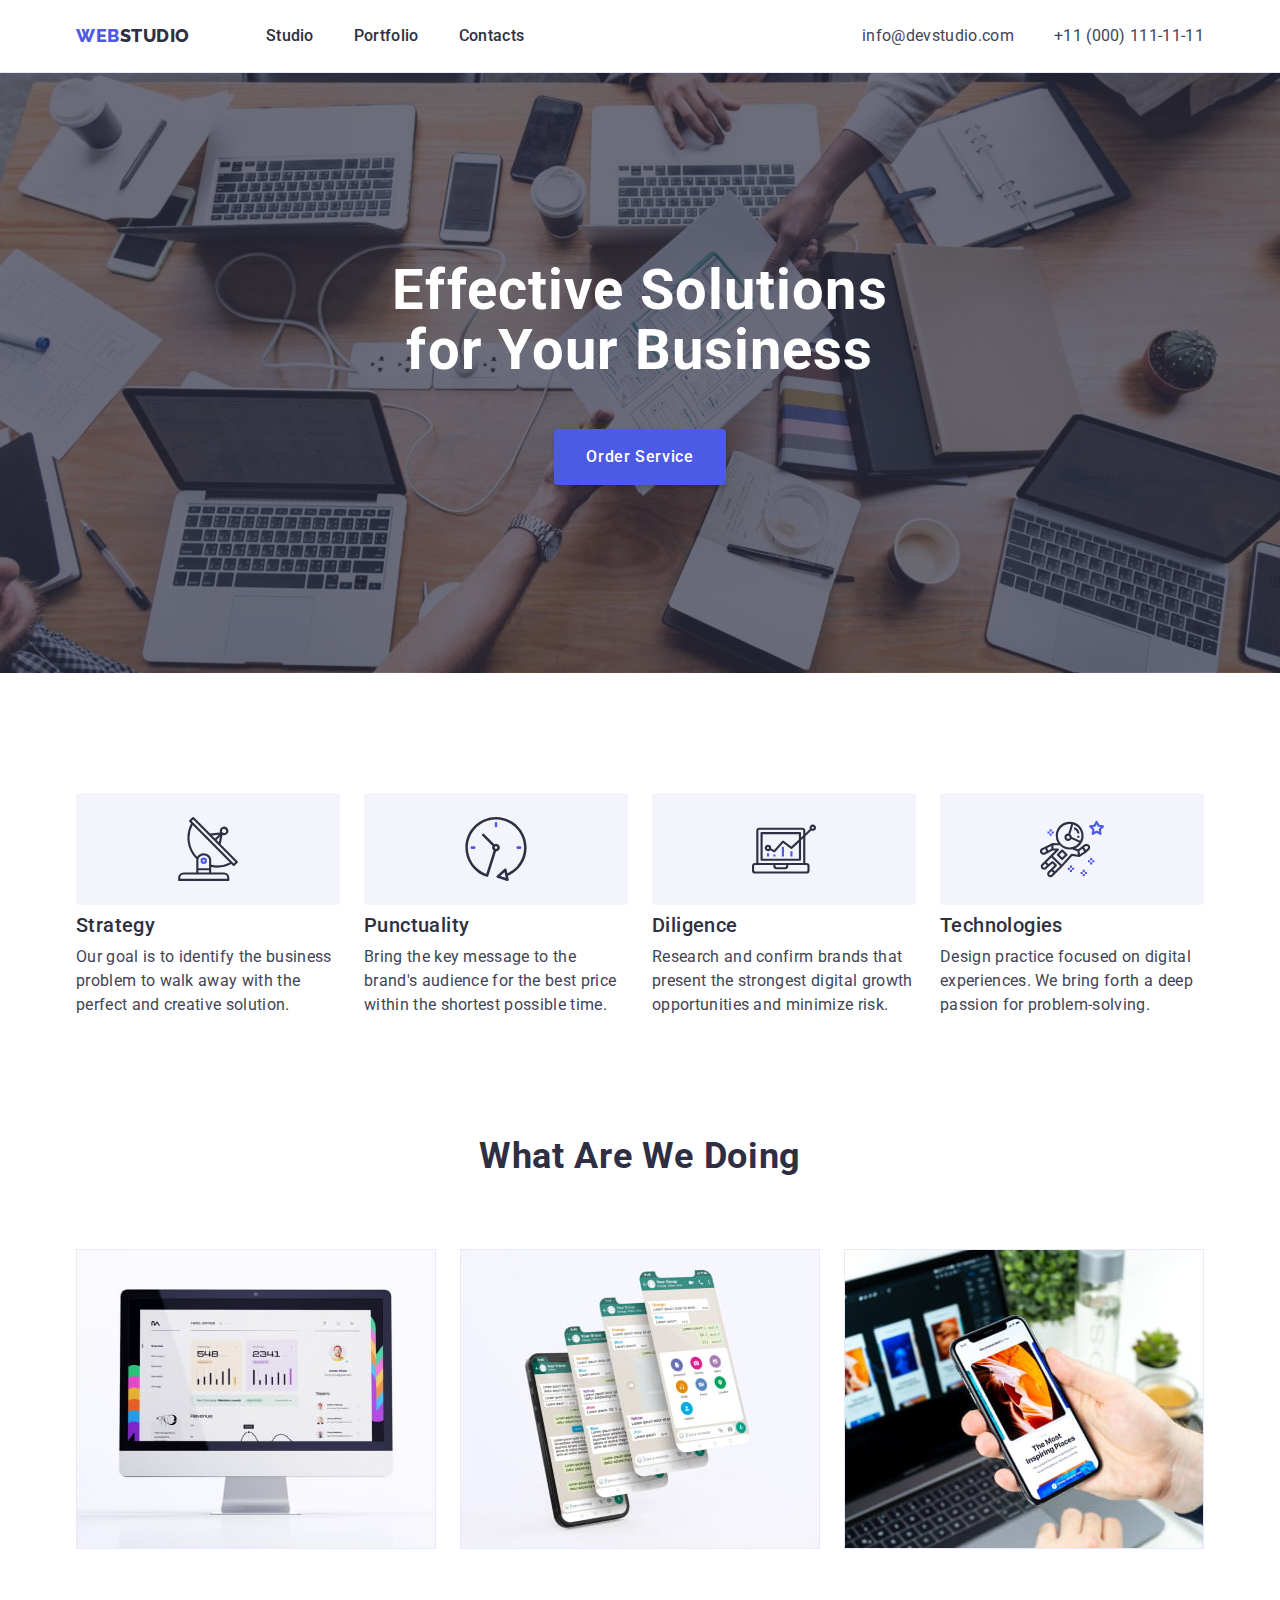
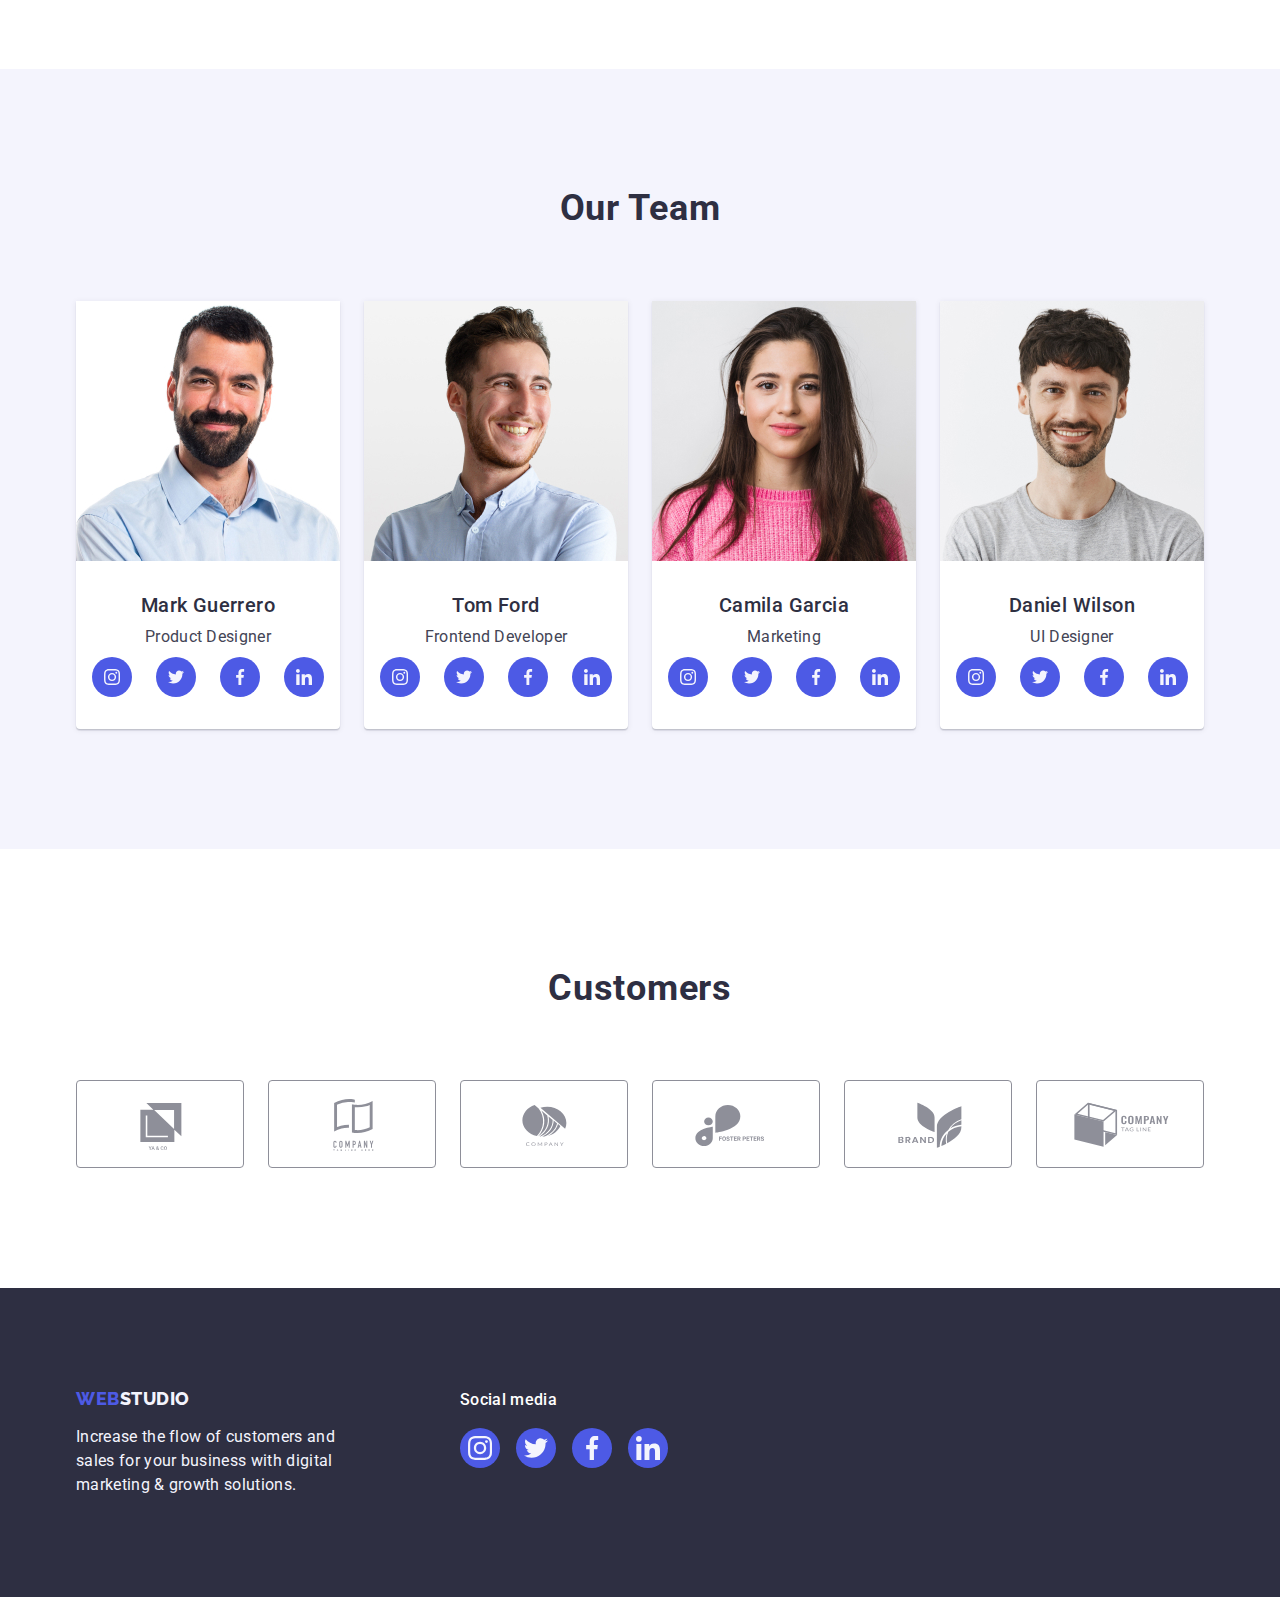
==== index.html @ 7254bac7 "Initial commit" ====
<!DOCTYPE html>
<html lang="en">
  <head>
    <meta charset="UTF-8" />
    <meta http-equiv="X-UA-Compatible" content="IE=edge" />
    <meta name="viewport" content="width=device-width, initial-scale=1.0" />
    <title>WebStudio</title>
  <link  rel="stylesheet"  href="https://cdn.jsdelivr.net/npm/modern-normalize@1.1.0/modern-normalize.min.css" />
    <link rel="preconnect" href="https://fonts.googleapis.com">
    <link rel="preconnect" href="https://fonts.gstatic.com" crossorigin>
    <link href="https://fonts.googleapis.com/css2?family=Raleway:wght@800&family=Roboto:wght@400;500;700;900&display=swap" rel="stylesheet">
    <link rel="stylesheet" href="./css/styles.css" />
  </head>

  <body class="body">
    <!-- Header -->
    <header class="main-header">
      <div class="container page-header-container">
      <nav class="main-nav">
        <a class="link-logo link" href="./index.html">Web<span class="header-logo">Studio</span></a>
        <ul class="menu list">
          <li class="list-item nav-item"><a class="menu link nav-link" href="./index.html">Studio</a></li>
          <li class="list-item nav-item"><a class="menu link nav-link" href="./portfolio.html">Portfolio</a></li>
          <li class="list-item nav-item"><a class="menu link nav-link" href="">Contacts</a></li>
        </ul>
      </nav>
      <address class="address">
        <ul class="list link address-list">
          <li class="list-email-link">
            <a class="address-link link email-link" href="mailto:info@devstudio.com">info@devstudio.com</a></li>
          <li class="list-phone-link">
            <a class="address-link link" href="tel:+110001111111">+11 (000) 111-11-11</a></li>
        </ul>
      </address>
       </div>
    </header>
    <!--Hero-->
    <main>
      <section class="hero-section hero-overlay">
        <div class="container">
        <h1 class="hero-title">Effective Solutions for Your Business</h1>
        <button class="hero-button" type="button">Order Service</button>
        </div>
      </section>
      <!-- H2 -->
      <section class="visually-hidden-section">
        <div class="container">
        <h2 class="hidden-title visually-hidden">Our advantages</h2>
        <ul class="list list-visually-hidden">
          <li class="list-item item-calc">
            <div class="svg-section-two">
          <svg width="64" height="64" class="svg">
  <use href="./images/icons.svg#antenna"></use>
</svg>
        </div>
            <h3 class="list-title title-section-two">Strategy</h3>
            <p class="list-lead-two">
              Our goal is to identify the business problem to walk away with the
              perfect and creative solution.
            </p>
          </li>
          <li class="list-item item-calc">
            <div class="svg-section-two">
             <svg width="64" height="64" class="svg">
  <use href="./images/icons.svg#clock"></use>
</svg>
        </div>
            <h3 class="list-title title-section-two">Punctuality</h3>
            <p class="list-lead-two">
              Bring the key message to the brand's audience for the best price
              within the shortest possible time.
            </p>
          </li>
          <li class="list-item item-calc">
             <div class="svg-section-two">
          <svg width="64" height="64" class="svg">
  <use href="./images/icons.svg#diagram"></use>
</svg>
        </div>
            <h3 class="list-title title-section-two">Diligence</h3>
            <p class="list-lead-two">
              Research and confirm brands that present the strongest digital
              growth opportunities and minimize risk.
            </p>
          </li>
          <li class="list-item item-calc">
             <div class="svg-section-two">
          <svg width="64" height="64" class="svg">
  <use href="./images/icons.svg#astronaut"></use>
</svg>
        </div>
            <h3 class="list-title title-section-two">Technologies</h3>
            <p class="list-lead-two">
              Design practice focused on digital experiences. We bring forth a
              deep passion for problem-solving.
            </p>
          </li>
        </ul>
        </div>
      </section>
      <!--What are we doing-->
      <section class="section-three">
        <div class="container">
        <h2 class="title">What are we doing</h2>
        <ul class="list section-three-list">
          <li class="section-three-item">
            <img class="section-three-img"
              src="./images/what_are_we_doing/monitor.jpg"
              alt="Market statistics are displayed on the monitor"
              width="360"
              height="300"
            />
          </li>
          <li class="section-three-item">
            <img class="section-three-img"
              src="./images/what_are_we_doing/phone.jpg"
              alt="Four screens of the phone with different images of the functionality of the application"
              width="360"
              height="300"
            />
          </li>
          <li class="section-three-item">
            <img class="section-three-img"
              src="./images/what_are_we_doing/synchronization.jpg"
              alt="Synchronization of phone data with a computer"
              width="360"
              height="300"
            />
          </li>
        </ul>
        </div>
      </section>
      <!--Our Team-->
  <section class="team-card">
    <div class="container">
        <h2 class="title">Our Team</h2>
          <ul class="list list-team-card">
            <li class="list-item-card">
              <img class="list-img"
              src="./images/our_team/mark_guerrero.jpg"
              alt="A man with a dark beard in a blue shirt"
              width="264"
              height="260"/>
              <div class="container-card-team">
                <h3 class="list-title title-team-card">Mark Guerrero</h3>
                  <p class="list-lead item-card-text">Product Designer</p>
                    <ul class="socials social-list">
                      <li class="socials-item">
                        <a class="socials-link link" href="" target="_blank" rel="noopener noreferrer" aria-label="instagram icon">
                            <svg class="social-icons" width="16" height="16"><use href="./images/icons.svg#instagram"></use></svg>
                        </a>
                      </li>
            <li class="socials-item">
              <a class="socials-link link" href="" target="_blank" rel="noopener noreferrer" aria-label="twitter icon">
                <svg class="social-icons" width="16" height="16"><use href="./images/icons.svg#twitter"></use></svg>
              </a>
            </li>
            <li class="socials-item">
              <a class="socials-link link" href="" target="_blank" rel="noopener noreferrer" aria-label="facebook icon">
                <svg class="social-icons" width="16" height="16"><use href="./images/icons.svg#facebook"></use></svg>
              </a>
            </li>
            <li class="socials-item">
              <a class="socials-link link" href="" target="_blank" rel="noopener noreferrer" aria-label="linkedIn icon">
                <svg class="social-icons" width="16" height="16"><use href="./images/icons.svg#linkedin"></use></svg>
              </a>
            </li>
              </ul>
              </div>
            </li>
            <li class="list-item-card">
            <img class="list-img"
              src="./images/our_team/tom_ford.jpg"
              alt="Smiling young man in a blue shirt"
              width="264"
              height="260"
            />
            <div class="container-card-team">
              <h3 class="list-title title-team-card">Tom Ford</h3>
                <p class="list-lead item-card-text">Frontend Developer</p>
                  <ul class="socials social-list">
                    <li class="socials-item">
                      <a class="socials-link link" href="" target="_blank" rel="noopener noreferrer" aria-label="instagram icon">
                        <svg class="social-icons" width="16" height="16"><use href="./images/icons.svg#instagram"></use></svg>
                      </a>
                    </li>
                    <li class="socials-item">
                      <a class="socials-link link" href="" target="_blank" rel="noopener noreferrer" aria-label="twitter icon">
                        <svg class="social-icons" width="16" height="16"><use href="./images/icons.svg#twitter"></use></svg>
                      </a>  
                    </li>
                    <li class="socials-item">
                      <a class="socials-link link" href="" target="_blank" rel="noopener noreferrer" aria-label="facebook icon">
                        <svg class="social-icons" width="16" height="16"><use href="./images/icons.svg#facebook"></use></svg>
                      </a>
                    </li>
                    <li class="socials-item">
                      <a class="socials-link link" href="" target="_blank" rel="noopener noreferrer" aria-label="linkedIn icon">
                        <svg class="social-icons" width="16" height="16"><use href="./images/icons.svg#linkedin"></use></svg>
                      </a>
                    </li>
          </ul>
          </div>
          </li>
          <li class="list-item-card">
            <img class="list-img"
              src="./images/our_team/camila_garcia.jpg"
              alt="Smiling young man in a blue shirt"
              width="264"
              height="260"
            />
            <div class="container-card-team">
            <h3 class="list-title title-team-card">Camila Garcia</h3>
            <p class="list-lead item-card-text">Marketing</p>
             <ul class="socials social-list">
              <li class="socials-item">
                <a class="socials-link link" href="" target="_blank" rel="noopener noreferrer" aria-label="instagram icon">
                  <svg class="social-icons" width="16" height="16"><use href="./images/icons.svg#instagram"></use></svg>
                </a></li>
              <li class="socials-item">
                <a class="socials-link link" href="" target="_blank" rel="noopener noreferrer" aria-label="twitter icon">
                  <svg class="social-icons" width="16" height="16"><use href="./images/icons.svg#twitter"></use></svg>
                </a></li>
              <li class="socials-item">
                <a class="socials-link link" href="" target="_blank" rel="noopener noreferrer" aria-label="facebook icon">
                  <svg class="social-icons" width="16" height="16"><use href="./images/icons.svg#facebook"></use></svg>
                </a></li>
              <li class="socials-item">
                <a class="socials-link link" href="" target="_blank" rel="noopener noreferrer" aria-label="linkedIn icon">
                  <svg class="social-icons" width="16" height="16"><use href="./images/icons.svg#linkedin"></use></svg>
                </a></li>
            </ul>
            </div>
          </li>
          <li class="list-item-card">
            <img class="list-img"
              src="./images/our_team/daniel_wilson.jpg"
              alt="Smiling man in a gray t-shirt"
              width="264"
              height="260"
            />
            <div class="container-card-team">
            <h3 class="list-title title-team-card">Daniel Wilson</h3>
            <p class="list-lead item-card-text">UI Designer</p>
             <ul class="socials social-list">
              <li class="socials-item">
                <a class="socials-link link" href="" target="_blank" rel="noopener noreferrer" aria-label="instagram icon">
                  <svg class="social-icons" width="16" height="16"><use href="./images/icons.svg#instagram"></use></svg>
                </a></li>
              <li class="socials-item">
                <a class="socials-link link" href="" target="_blank" rel="noopener noreferrer" aria-label="twitter icon">
                  <svg class="social-icons" width="16" height="16"><use href="./images/icons.svg#twitter"></use></svg>
                </a></li>
              <li class="socials-item">
                <a class="socials-link link" href="" target="_blank" rel="noopener noreferrer" aria-label="facebook icon">
                  <svg class="social-icons" width="16" height="16"><use href="./images/icons.svg#facebook"></use></svg>
                </a></li>
              <li class="socials-item">
                <a class="socials-link link" href="" target="_blank" rel="noopener noreferrer" aria-label="linkedIn icon">
                  <svg class="social-icons" width="16" height="16"><use href="./images/icons.svg#linkedin"></use></svg>
                </a></li>
            </ul>
            </div>
            </li>
            </ul>
          </div>
        </section>
        <!--Customers-->
        <section class="customers">
        <div class="container customers-container">
          <h2 class="customers-title">Customers</h2>
      <ul class="customers-list list">
        <li class="customers-item"><a class="customers-link link" href="" target="_blank" rel="noopener noreferrer" aria-label="company1 icon"><svg class="customers-icons" width="104" height="56"><use href="./images/icons.svg#company"></use></svg></a></li>
        <li class="customers-item"><a class="customers-link link" href="" target="_blank" rel="noopener noreferrer" aria-label="company2 icon"><svg class="customers-icons" width="104" height="56"><use href="./images/icons.svg#company2"></use></svg></a></li>
        <li class="customers-item"><a class="customers-link link" href="" target="_blank" rel="noopener noreferrer" aria-label="company3 icon"><svg class="customers-icons" width="104" height="56"><use href="./images/icons.svg#company3"></use></svg></a></li>
        <li class="customers-item"><a class="customers-link link" href="" target="_blank" rel="noopener noreferrer" aria-label="company4 icon"><svg class="customers-icons" width="104" height="56"><use href="./images/icons.svg#company4"></use></svg></a></li>
        <li class="customers-item"><a class="customers-link link" href="" target="_blank" rel="noopener noreferrer" aria-label="company5 icon"><svg class="customers-icons" width="104" height="56"><use href="./images/icons.svg#company5"></use></svg></a></li>
        <li class="customers-item"><a class="customers-link link" href="" target="_blank" rel="noopener noreferrer" aria-label="company6 icon"><svg class="customers-icons" width="104" height="56"><use href="./images/icons.svg#company6"></use></svg></a></li>
      </ul>
        </div> 
      </section>
    </main>
    <!--Footer-->
    <footer class="footer">
      <div class="container footer-container">
        <div class="footer-logo-container">
      <a class="link-logo-footer link" href="./index.html">Web<span class="footer-logo">Studio</span></a>
      <p class="text-footer">
        Increase the flow of customers and sales for your business with digital
        marketing & growth solutions.
        </p>
        </div>
        <div class="social-media-container">
          <p class="social-title">Social media</p>
        <ul class="socials social-list footer-socials">
              <li class="socials-item">
                <a class="socials-link link footer-socials-links" href="" target="_blank" rel="noopener noreferrer" aria-label="instagram icon">
                  <svg class="social-icons" width="24" height="24"><use href="./images/icons.svg#instagram"></use></svg>
                </a></li>
              <li class="socials-item">
                <a class="socials-link link footer-socials-links" href="" target="_blank" rel="noopener noreferrer" aria-label="twitter icon">
                  <svg class="social-icons" width="24" height="24"><use href="./images/icons.svg#twitter"></use></svg>
                </a></li>
              <li class="socials-item">
                <a class="socials-link link footer-socials-links" href="" target="_blank" rel="noopener noreferrer" aria-label="facebook icon">
                  <svg class="social-icons" width="24" height="24"><use href="./images/icons.svg#facebook"></use></svg>
                </a></li>
              <li class="socials-item">
                <a class="socials-link link footer-socials-links" href="" target="_blank" rel="noopener noreferrer" aria-label="linkedIn icon">
                  <svg class="social-icons" width="24" height="24"><use href="./images/icons.svg#linkedin"></use></svg>
                </a></li>
            </ul>
        </div>
        </div>
    </footer>
  </body>
</html>
---- css/styles.css ----
:root {
    --accent-color: #9747FF;
    --primary-font: 'Roboto',
        sans-serif;
        --secondary-font: 'Raleway',
            sans-serif;
    --button-color:  #4D5AE5;
    --subtitle-color: #2E2F42;
    --border-color: #E7E9FC;
    --hover-focus-color: color: #404BBF;
    
}

body {
    font-family: var(--primary-font);
    color: #434455;
    background-color: #FFFFFF;

}

h1,h2,h3,h4,p {
    margin-top: 0;
    margin-bottom: 0;
}

ul {
    margin-top: 0;
    margin-bottom: 0;
    padding-left: 0;
}

img {
    display: block;
}

.list {
    display: flex;
    align-items: center;
    flex-wrap: wrap;
    gap: 40px;
    list-style: none;
    padding: 0;
    margin: 0;
}

.link {
    text-decoration: none;
    
}

button {
    cursor: pointer;
}

.container {
    width: 1158px;
    margin: 0 auto;
    padding: 0 15px;
}

/* HEADER */

.page-header-container {
 display: flex;
 align-items: center;   
  
}

.main-header {
    border-bottom: 1px solid var(--border-color);
    box-shadow: 0px 2px 1px rgba(46, 47, 66, 0.08), 0px 1px 1px rgba(46, 47, 66, 0.16), 0px 1px 6px rgba(46, 47, 66, 0.08);
}

.main-nav {
    display: flex;
    align-items: center;
    margin-right: auto;
    
}

.link-logo {
    margin-right: 76px;

    text-decoration: none;
    font-family: var(--secondary-font);
        font-weight: 800;
        font-size: 18px;
        line-height: 1.17;
        
        letter-spacing: 0.03em;
        text-transform: uppercase;
    
        color: var(--button-color);
}
.header-logo {
    color: var(--subtitle-color);
}


.menu:hover,
.menu:focus {
    color: #404BBF;
}

.menu {
    display: flex;
    align-items: center;

    font-weight: 500;
    font-size: 16px;
    line-height: 1.5;
    letter-spacing: 0.02em;
    color: var(--subtitle-color);
}

.nav-item {}

.nav-link {
    padding-top: 24px;
    padding-bottom: 24px;
}

.address {
    display: flex;
    align-items: center;

    font-style: normal;
    
}

.link-nav {
margin-left: auto;
}


.address-link:hover,
.address-link:focus {
    color: #404BBF;
}

.address-link {
    text-decoration: none;
        font-size: 16px;
        line-height: 1.5;
        letter-spacing: 0.02em;
        color: #434455;
}

.email-link {
}

.list-item {
  

}


.list-phone-link {}

/* HERO */

.hero-section {
    text-align: center;
    background: var(--subtitle-color);
    padding: 188px 0;
}

.hero-overlay {
    max-width: 1440px;
    margin-left: auto;
    margin-right: auto;

    background-image: linear-gradient(rgba(46, 47, 66, 0.7), rgba(46, 47, 66, 0.7)), url("../images/background/people-office.jpg");
    background-repeat: no-repeat;
    background-position: center;
    background-size: cover;
}


.hero-title {
    margin-bottom: 48px;
    max-width: 496px;
    max-height: 120px;
    margin-left: auto;
    margin-right: auto;

    font-weight: 700;
    font-size: 56px;
    line-height: 1.07;
    letter-spacing: 0.02em;
    color: #FFFFFF;
}

.hero-button {
display: block;
    padding: 16px 32px;
    margin-left: auto;
    margin-right: auto;
    min-width: 169px;

    font-family: inherit;
    font-weight: 500;
    font-size: 16px;
    line-height: 1.5;
    letter-spacing: 0.04em;
    color: #FFFFFF;
    background: var(--button-color);
    box-shadow: 0px 4px 4px rgba(0, 0, 0, 0.15);
    border-radius: 4px;
    border: none;
}

.hero-button:hover,
.hero-button:focus {
 color: #FFFFFF;
background: #404BBF;

}

/* MAIN */

.visually-hidden-section {
    padding: 120px 0;
    
}

.visually-hidden {
    position: absolute;
    width: 1px;
    height: 1px;
    margin: -1px;
    border: 0;
    padding: 0;

    white-space: nowrap;
    clip-path: inset(100%);
    clip: rect(0 0 0 0);
    overflow: hidden;
}

.svg-section-two {
    display: flex;
    align-items: center;
    justify-content: center;
    width: 264px;
    height: 112px;
    margin-bottom: 8px;
    background: #F4F4FD;
    border-radius: 4px;
}

.svg {
}

.list-visually-hidden {
    flex-wrap: nowrap;
    gap: 24px;
    

}

.item-calc {
width: calc((100% - 72px) / 4);

}

.list-title {
    margin-bottom: 8px;
    font-weight: 500;
    font-size: 20px;
    line-height: 1.2;
    letter-spacing: 0.02em;
    color: var(--subtitle-color);
}

.title-section-two {
    max-width: 264px;
    max-height: 72px;

}

.list-lead {
    text-align: start;

    font-size: 16px;
    line-height: 1.5;
    letter-spacing: 0.02em;
    color: #434455;
    text-decoration: none;
}

.item-card-text {
    text-align: center;
}

.list-lead-two {
    font-size: 16px;
    line-height: 1.5;
    letter-spacing: 0.02em;
    color: #434455;
}
/* Section three */
.section-three {
    padding-bottom: 120px;
}

.section-three-list {
    gap: 24px;
}

.title {
    margin-bottom: 72px;
    font-weight: 700;
    font-size: 36px;
    line-height: 1.11;
    text-align: center;
    letter-spacing: 0.02em;
    text-transform: capitalize;
    color: var(--subtitle-color);
}

.section-three-item {}

.section-three-img {}

/* OUR TEAM*/

.team-card {
    padding-top: 120px;
    padding-bottom: 120px;

    background: #F4F4FD;
}

.list-item-card {
    background-color: #FFFFFF;
    border-radius: 0px 0px 4px 4px;
    box-shadow: 0px 1px 6px rgba(46, 47, 66, 0.08), 0px 1px 1px rgba(46, 47, 66, 0.16), 0px 2px 1px rgba(46, 47, 66, 0.08);
        
}

.list-team-card {
    gap: 24px;
}

.title-team-card {
    text-align: center;
}

.container-card-team {
    padding: 32px 0;
}
.item-card-text {
margin-bottom: 8px;
}

.social-list {
    display: flex;
    justify-content: center;
    align-items: center;
    gap: 24px;
    list-style: none;
}

.socials-item {
width: 40px;
height: 40px;
}

.socials-link {
    display: flex;
    justify-content: center;
    align-items: center;
    width: 100%;
    height: 100%;
    background: var(--button-color);
    color: #FFFFFF;
    border-radius: 50%;
    
}

.social-icons {
    fill: #f4f4fd;
    
}

.socials-link:hover, 
.socials-link:focus {
  background: #404BBF;
}

.list-img {}

/* Customers*/

.customers {
padding-top: 120px;
padding-bottom: 120px;
}

.customers-container {
    
}

.customers-list {
    gap: 24px;
}

.customers-item {
}
.customers-link {
display: flex;
justify-content: center;
align-items: center;
width: 168px;
height: 88px;
color: #8E8F99;
border-radius: 4px;
border: 1px solid #8E8F99;
}

.customers-link:hover,
.customers-link:focus {
    color: #404BBF;
    border: 1px solid #404BBF;
}


.customers-title {
    margin-bottom: 72px;
    font-family: 'Roboto';
        font-style: normal;
        font-weight: 700;
        font-size: 36px;
        line-height: 1.1;
    
        text-align: center;
        letter-spacing: 0.02em;
        text-transform: capitalize;
        color: #2E2F42;
}
 .customers-icons {
    fill: currentColor;

 }

/* PORTFOLIO*/

.filters-section {
    padding-top: 96px;
    padding-bottom: 120px;
}


.portfolio-button {
    padding: 12px 24px;
    font-family: inherit;
    background: #F4F4FD;
    
        border: 1px solid var(--border-color);
        border-radius: 4px;
        font-weight: 500;
            font-size: 16px;
            line-height: 1.5;
            letter-spacing: 0.04em;
        color: var(--button-color);
}
.portfolio-button:hover,
.portfolio-button:focus {
    background: #404BBF;
    color: #FFFFFF;
    box-shadow: 0px 3px 1px rgba(0, 0, 0, 0.1), 0px 2px 1px rgba(0, 0, 0, 0.08), 0px 2px 2px rgba(0, 0, 0, 0.12);
    border: 1px solid transparent;
 }

 .portfolio-list-button {
    display: flex;
    justify-content: center;
    gap: 24px;
    margin-bottom: 72px;
 }

.portfolio-list {
    display: flex;
    flex-wrap: wrap;
    gap: 24px;
    
}

.portfolio-list-item {
    display: flex;
    flex-wrap: wrap;
    column-gap: 24px;
    row-gap: 48px;
    padding: 0;
}

.portfolio-list-item > .portfolio-calc {
    flex-basis: calc((100% - 48px) / 3);

}


.portfolio-list-item:nth-last-child(-n+3) {
margin-bottom: 0;
}

.portfolio-list-item:nth-child(3n) {
    margin-right: 0;
}

.list-link {
    display: block;
}

.list-link:hover,
.list-link:focus {

    box-shadow: 0px 1px 6px rgba(46, 47, 66, 0.08), 0px 1px 1px rgba(46, 47, 66, 0.16), 0px 2px 1px rgba(46, 47, 66, 0.08);
}

.portfolio-galery {
    padding: 32px 16px;
    border: 1px solid var(--border-color);
    border-top: none;
}

.list-img {}

.list-title {
    text-decoration: none;
   
}
    


/* FOOTER */

.footer {
    background: var(--subtitle-color);
}

.text-footer {
    max-width: 264px;

    font-size: 16px;
    line-height: 1.5;
    letter-spacing: 0.02em;
    color: #F4F4FD;
}

.footer {
    display: flex;
    padding: 100px 0;
}

.footer-logo {
    font-family: var(--secondary-font);
    font-style: normal;
    font-weight: 800;
    font-size: 18px;
    line-height: 1.17;
    
    letter-spacing: 0.03em;
    text-transform: uppercase;
    color: #F4F4FD;
}

.link-logo-footer {
    display: inline-block;
    padding: 0px;
    margin-bottom: 16px;
    text-decoration: none;

    font-family: var(--secondary-font);
    font-weight: 800;
    font-size: 18px;
    line-height: 1.17;
    letter-spacing: 0.03em;
    text-transform: uppercase;
    color: var(--button-color);
}

/* Social media*/
.footer-container {
    display: flex;
    align-items: baseline;

}
.footer-logo-container {
    margin-right: 120px;
}

.social-media-container {
   
}

.social-title {
    margin-bottom: 16px;
    font-weight: 500;
    font-size: 16px;
    line-height: 1.5;
    letter-spacing: 0.02em;
    color: #FFFFFF;
    
}

.footer-socials {

gap: 16px;
}

.footer-socials-links {
   display: flex;
   justify-content: center;
   align-items: center;
}

.footer-socials-links:hover,
.footer-socials-links:focus {
background: #31D0AA;
}
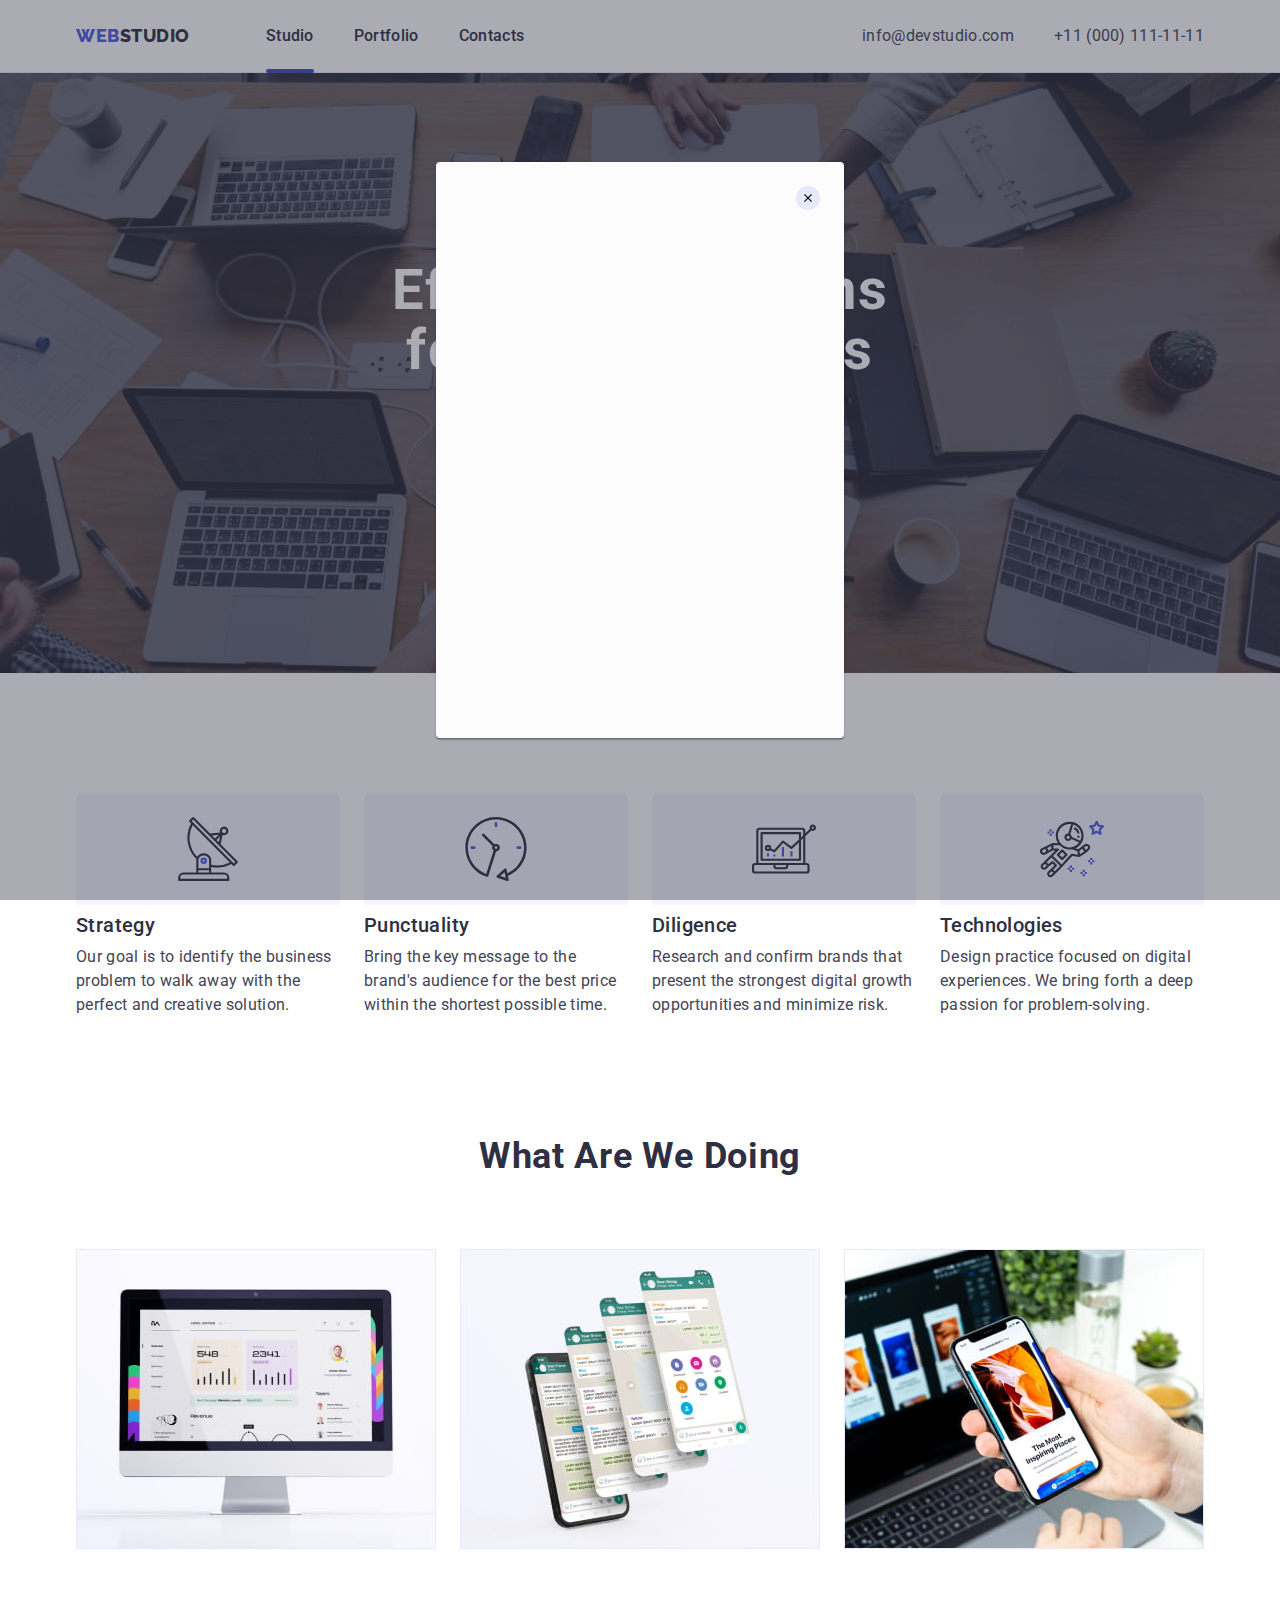
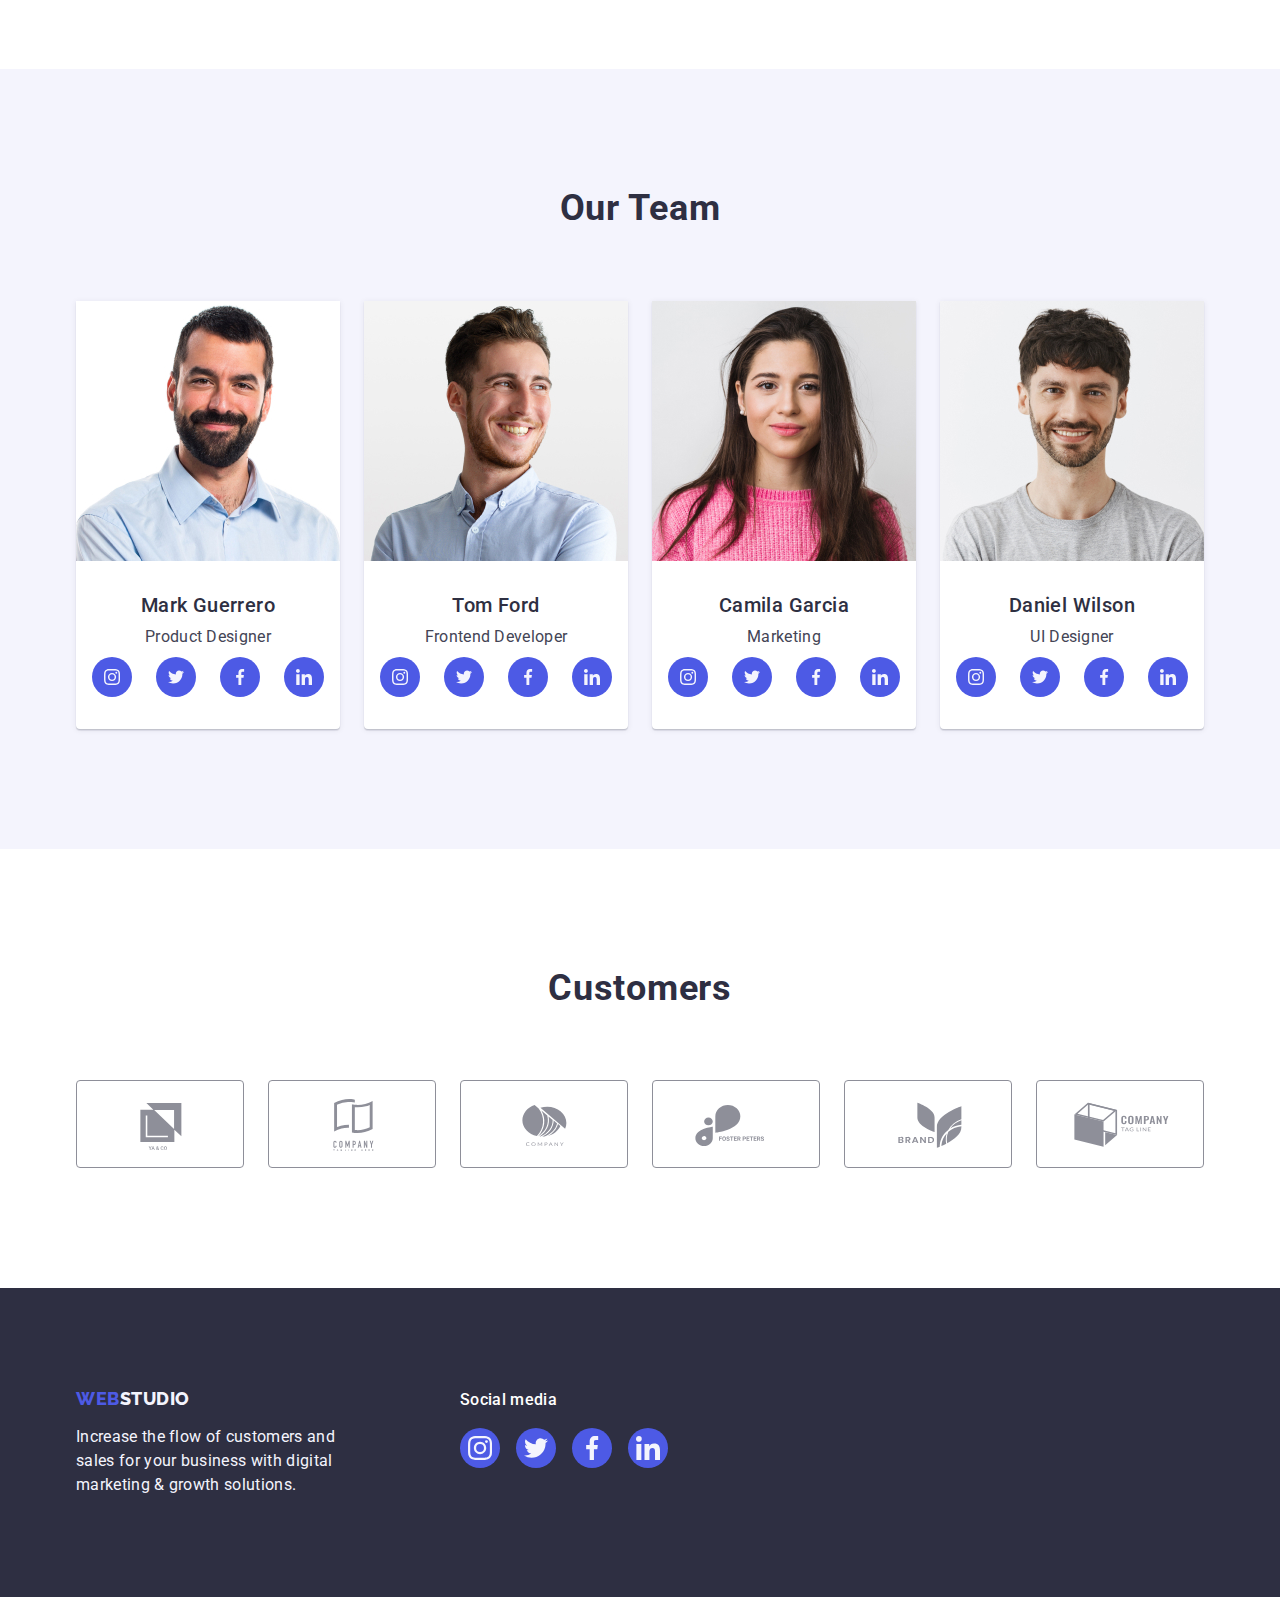
==== commit dffee39d: "finished hw5" ====
--- a/index.html
+++ b/index.html
@@ -19,7 +19,7 @@
       <nav class="main-nav">
         <a class="link-logo link" href="./index.html">Web<span class="header-logo">Studio</span></a>
         <ul class="menu list">
-          <li class="list-item nav-item"><a class="menu link nav-link" href="./index.html">Studio</a></li>
+          <li class="list-item nav-item"><a class="menu link nav-link active" href="./index.html">Studio</a></li>
           <li class="list-item nav-item"><a class="menu link nav-link" href="./portfolio.html">Portfolio</a></li>
           <li class="list-item nav-item"><a class="menu link nav-link" href="">Contacts</a></li>
         </ul>
@@ -39,7 +39,7 @@
       <section class="hero-section hero-overlay">
         <div class="container">
         <h1 class="hero-title">Effective Solutions for Your Business</h1>
-        <button class="hero-button" type="button">Order Service</button>
+        <button class="hero-button" type="button" data-modal-open>Order Service</button>
         </div>
       </section>
       <!-- H2 -->
@@ -313,5 +313,17 @@
         </div>
         </div>
     </footer>
+    <!--Modal Window-->
+    <div class="backdrop" data-modal>
+      <div class="modal">
+        <button class="modal-close-btn" data-modal-close>
+            <svg class="modal-close-icon" height="8">
+              <use href="./images/icons.svg#icon-close-black"></use>
+            </svg>
+        </button>
+      </div>
+
+    </div>
+    <script src="./js/modal.js"></script>
   </body>
 </html>
--- a/css/styles.css
+++ b/css/styles.css
@@ -5,10 +5,11 @@
         sans-serif;
         --secondary-font: 'Raleway',
             sans-serif;
-    --button-color:  #4D5AE5;
-    --subtitle-color: #2E2F42;
-    --border-color: #E7E9FC;
-    --hover-focus-color: color: #404BBF;
+    --button-color:#4D5AE5;
+    --subtitle-color:#2E2F42;
+    --border-color:#E7E9FC;
+    --hover-focus-color:#404BBF;
+
     
 }
 
@@ -104,6 +105,7 @@
 }
 
 .menu {
+    position: relative;
     display: flex;
     align-items: center;
 
@@ -112,13 +114,31 @@
     line-height: 1.5;
     letter-spacing: 0.02em;
     color: var(--subtitle-color);
-}
-
-.nav-item {}
+
+    transition: color 250ms cubic-bezier(0.4, 0, 0.2, 1);
+}
+
+.nav-item {
+}
 
 .nav-link {
     padding-top: 24px;
     padding-bottom: 24px;
+}
+
+.nav-link::after {
+    content: "";
+    position: absolute;
+    bottom: -1px;
+    left: 0;
+    display: block;
+    width: 100%;
+    height: 4px;
+    border-radius: 2px;
+}
+
+.nav-link.active::after {
+    background-color: #404BBF;
 }
 
 .address {
@@ -145,6 +165,8 @@
         line-height: 1.5;
         letter-spacing: 0.02em;
         color: #434455;
+
+        transition: color 250ms cubic-bezier(0.4, 0, 0.2, 1);
 }
 
 .email-link {
@@ -205,16 +227,17 @@
     line-height: 1.5;
     letter-spacing: 0.04em;
     color: #FFFFFF;
-    background: var(--button-color);
+    background-color: var(--button-color);
     box-shadow: 0px 4px 4px rgba(0, 0, 0, 0.15);
     border-radius: 4px;
     border: none;
+    transition: background-color 250ms cubic-bezier(0.4, 0, 0.2, 1);
 }
 
 .hero-button:hover,
 .hero-button:focus {
  color: #FFFFFF;
-background: #404BBF;
+background-color: #404BBF;
 
 }
 
@@ -377,7 +400,8 @@
     background: var(--button-color);
     color: #FFFFFF;
     border-radius: 50%;
-    
+
+    transition: background-color 250ms cubic-bezier(0.4, 0, 0.2, 1);
 }
 
 .social-icons {
@@ -387,7 +411,7 @@
 
 .socials-link:hover, 
 .socials-link:focus {
-  background: #404BBF;
+  background-color: #404BBF;
 }
 
 .list-img {}
@@ -418,6 +442,8 @@
 color: #8E8F99;
 border-radius: 4px;
 border: 1px solid #8E8F99;
+
+transition: color 250ms cubic-bezier(0.4, 0, 0.2, 1);
 }
 
 .customers-link:hover,
@@ -465,10 +491,11 @@
             line-height: 1.5;
             letter-spacing: 0.04em;
         color: var(--button-color);
+        transition: background-color, color, box-shadow 250ms cubic-bezier(0.4, 0, 0.2, 1);
 }
 .portfolio-button:hover,
 .portfolio-button:focus {
-    background: #404BBF;
+    background-color: #404BBF;
     color: #FFFFFF;
     box-shadow: 0px 3px 1px rgba(0, 0, 0, 0.1), 0px 2px 1px rgba(0, 0, 0, 0.08), 0px 2px 2px rgba(0, 0, 0, 0.12);
     border: 1px solid transparent;
@@ -496,6 +523,10 @@
     padding: 0;
 }
 
+.portfolio-item:hover .overlay {
+    transform: translateY(0);
+}
+
 .portfolio-list-item > .portfolio-calc {
     flex-basis: calc((100% - 48px) / 3);
 
@@ -512,6 +543,7 @@
 
 .list-link {
     display: block;
+    transition: box-shadow 250ms cubic-bezier(0.4, 0, 0.2, 1);
 }
 
 .list-link:hover,
@@ -524,6 +556,35 @@
     padding: 32px 16px;
     border: 1px solid var(--border-color);
     border-top: none;
+}
+
+.portfolio-thumb {
+    position: relative;
+    overflow: hidden;
+}
+
+.overlay {
+position: absolute;
+top: 0;
+left: 0;
+transform: translateY(100%);
+
+width: 100%;
+height: 100%;
+background-color: #4D5AE5;
+
+transition: transform 250ms cubic-bezier(0.4, 0, 0.2, 1);
+}
+
+.overlay-text {
+    padding: 40px 32px;
+    font-family: 'Roboto';
+    font-style: Regular;
+    font-size: 16px;
+    line-height: 1.5;
+
+    letter-spacing: 0.02em;
+    color: #F4F4FD;
 }
 
 .list-img {}
@@ -612,12 +673,85 @@
 }
 
 .footer-socials-links {
-   display: flex;
-   justify-content: center;
-   align-items: center;
+    display: flex;
+    justify-content: center;
+    align-items: center;
+    transition: background-color 250ms cubic-bezier(0.4, 0, 0.2, 1);
 }
 
 .footer-socials-links:hover,
 .footer-socials-links:focus {
-background: #31D0AA;
-}
+background-color: #31D0AA;
+}
+
+/* Modal Window*/
+
+.backdrop {
+    position: fixed;
+    top: 0;
+    left: 0;
+    width: 100%;
+    height: 100%;
+    background-color: rgba(46, 47, 66, 0.4);
+
+    transition: opacity 250ms cubic-bezier(0.4, 0, 0.2, 1);
+    
+    }
+
+.modal {
+    position: absolute;
+    top: 50%;
+    left: 50%;
+    transform: translate(-50%, -50%);
+    
+    width: 408px;
+    height: 576px;
+
+    background-color: #FCFCFC;
+    box-shadow: 0px 1px 1px rgba(0, 0, 0, 0.14),
+            0px 1px 3px rgba(0, 0, 0, 0.12),
+            0px 2px 1px rgba(0, 0, 0, 0.2);
+    border-radius: 4px;
+        transition: opacity 250ms cubic-bezier(0.4, 0, 0.2, 1);
+}
+
+.backdrop.is-hidden {
+    opacity: 0;
+    visibility: hidden;
+    pointer-events: none;
+
+}
+
+.backdrop.is-hidden.modal {
+    opacity: 0;
+    transition-delay: 250ms cubic-bezier(0.4, 0, 0.2, 1);
+}
+
+.modal-close-btn {
+    position: absolute;
+    display: flex;
+    top: 24px;
+    right: 24px;
+
+    align-items: center;
+    justify-content: center;
+    padding: 0;
+
+    width: 24px;
+    height: 24px;
+    border: none;
+    background-color: #E7E9FC;
+    border-radius: 50%;
+    box-shadow: 0px,
+        4px rgba(0, 0, 0, 0.25);
+        transition: background-color 250ms cubic-bezier(0.4, 0, 0.2, 1);
+
+    
+}
+
+.modal-close-icon {}
+
+.modal-close-btn:hover,
+.modal-close-btn:focus {
+background-color: #404BBF;
+}
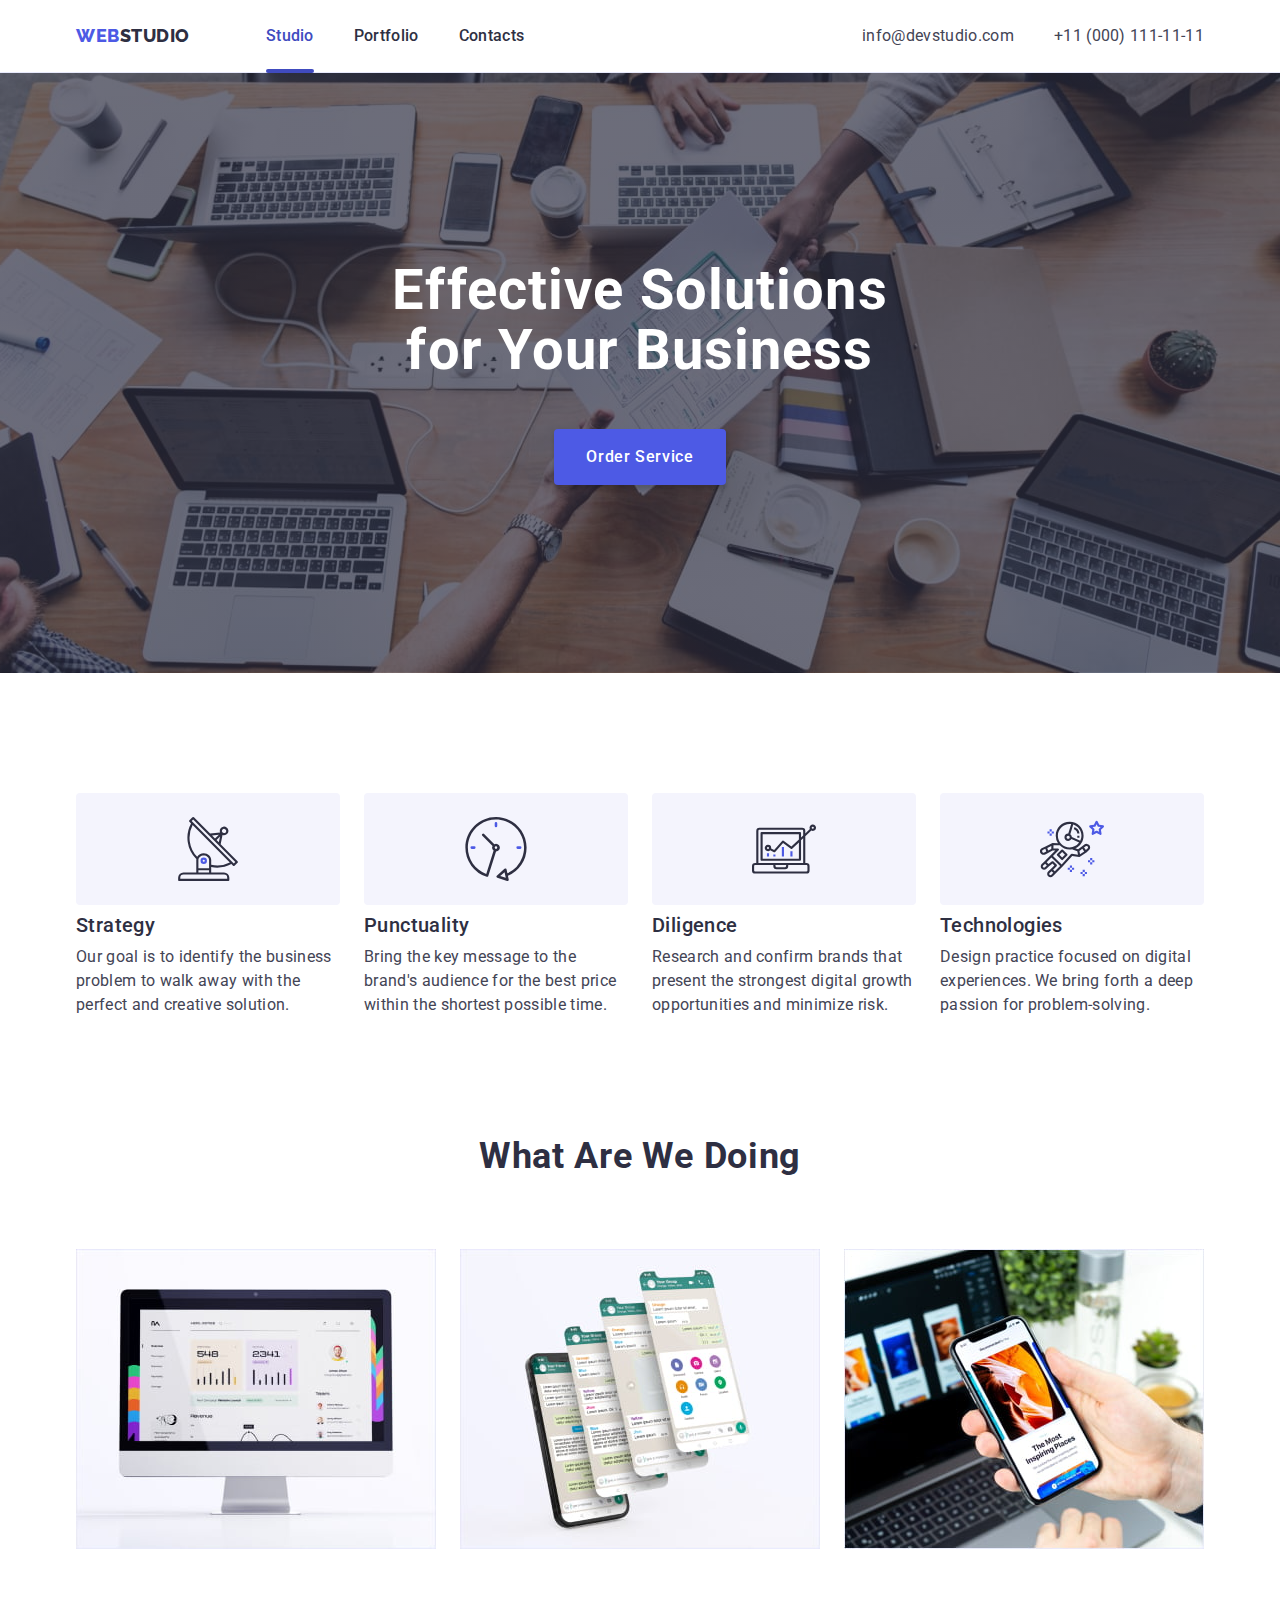
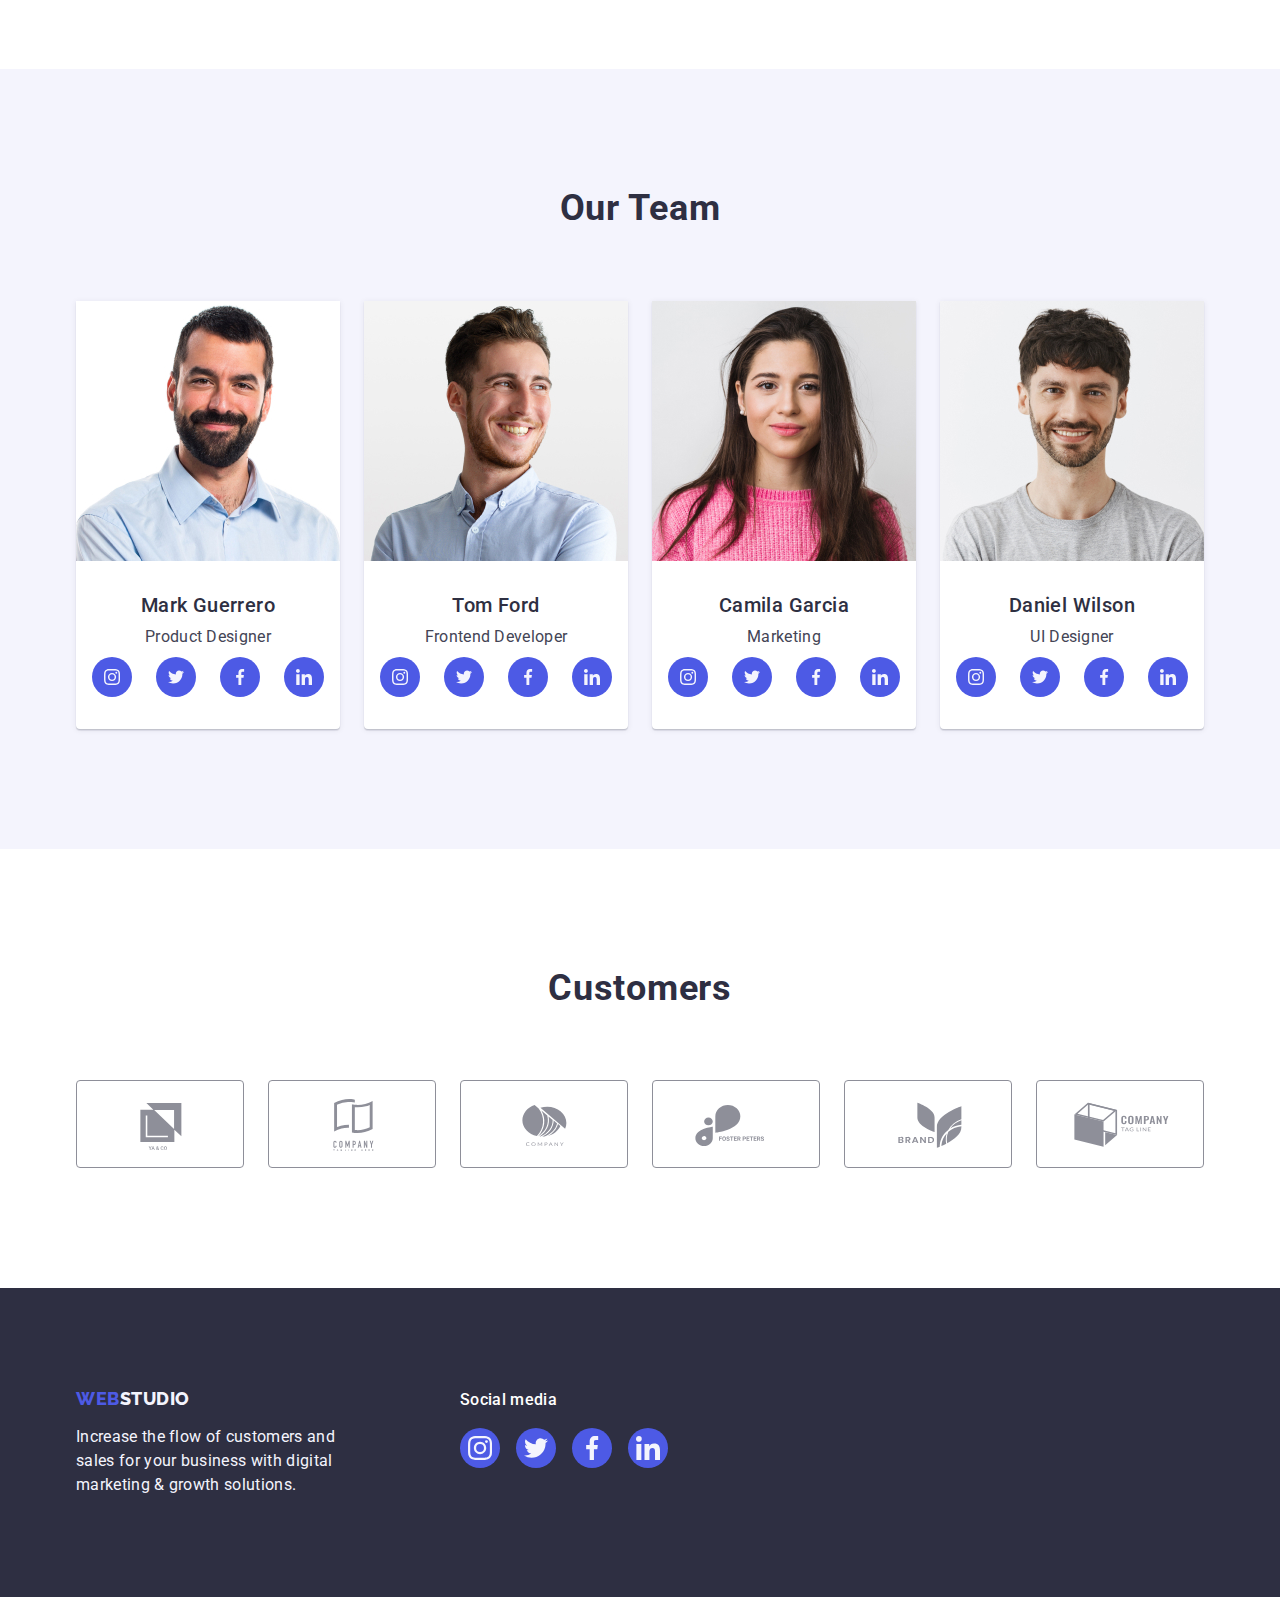
==== commit f0a55737: "fixed" ====
--- a/index.html
+++ b/index.html
@@ -29,7 +29,7 @@
           <li class="list-email-link">
             <a class="address-link link email-link" href="mailto:info@devstudio.com">info@devstudio.com</a></li>
           <li class="list-phone-link">
-            <a class="address-link link" href="tel:+110001111111">+11 (000) 111-11-11</a></li>
+            <a class="address-link link email-link" href="tel:+110001111111">+11 (000) 111-11-11</a></li>
         </ul>
       </address>
        </div>
@@ -314,10 +314,10 @@
         </div>
     </footer>
     <!--Modal Window-->
-    <div class="backdrop" data-modal>
+    <div class="backdrop is-hidden" data-modal>
       <div class="modal">
-        <button class="modal-close-btn" data-modal-close>
-            <svg class="modal-close-icon" height="8">
+        <button class="modal-close-btn" type="button" data-modal-close>
+            <svg class="modal-close-icon" width="8" height="8">
               <use href="./images/icons.svg#icon-close-black"></use>
             </svg>
         </button>
--- a/css/styles.css
+++ b/css/styles.css
@@ -124,6 +124,10 @@
 .nav-link {
     padding-top: 24px;
     padding-bottom: 24px;
+}
+
+.active {
+    color: #404bbf;
 }
 
 .nav-link::after {
@@ -443,7 +447,7 @@
 border-radius: 4px;
 border: 1px solid #8E8F99;
 
-transition: color 250ms cubic-bezier(0.4, 0, 0.2, 1);
+transition: color, border-color 250ms cubic-bezier(0.4, 0, 0.2, 1);
 }
 
 .customers-link:hover,
@@ -491,7 +495,7 @@
             line-height: 1.5;
             letter-spacing: 0.04em;
         color: var(--button-color);
-        transition: background-color, color, box-shadow 250ms cubic-bezier(0.4, 0, 0.2, 1);
+        transition: color, background-color, border-color, box-shadow 250ms cubic-bezier(0.4, 0, 0.2, 1);
 }
 .portfolio-button:hover,
 .portfolio-button:focus {
@@ -524,7 +528,7 @@
 }
 
 .portfolio-item:hover .overlay {
-    transform: translateY(0);
+    transform: translateY(0%);
 }
 
 .portfolio-list-item > .portfolio-calc {
@@ -694,7 +698,7 @@
     height: 100%;
     background-color: rgba(46, 47, 66, 0.4);
 
-    transition: opacity 250ms cubic-bezier(0.4, 0, 0.2, 1);
+    transition: opacity, visibility 250ms cubic-bezier(0.4, 0, 0.2, 1);
     
     }
 
@@ -705,14 +709,14 @@
     transform: translate(-50%, -50%);
     
     width: 408px;
-    height: 576px;
+    min-height: 576px;
 
     background-color: #FCFCFC;
     box-shadow: 0px 1px 1px rgba(0, 0, 0, 0.14),
             0px 1px 3px rgba(0, 0, 0, 0.12),
             0px 2px 1px rgba(0, 0, 0, 0.2);
     border-radius: 4px;
-        transition: opacity 250ms cubic-bezier(0.4, 0, 0.2, 1);
+        transition: transform 250ms cubic-bezier(0.4, 0, 0.2, 1);
 }
 
 .backdrop.is-hidden {
@@ -720,6 +724,12 @@
     visibility: hidden;
     pointer-events: none;
 
+}
+
+.is-hidden {
+    opacity: 0;
+    visibility: hidden;
+    pointer-events: none;
 }
 
 .backdrop.is-hidden.modal {
@@ -744,14 +754,18 @@
     border-radius: 50%;
     box-shadow: 0px,
         4px rgba(0, 0, 0, 0.25);
-        transition: background-color 250ms cubic-bezier(0.4, 0, 0.2, 1);
-
-    
-}
-
-.modal-close-icon {}
+        border: 1px solid rgba(0, 0, 0, 0.1);
+        transition: background-color, border 250ms cubic-bezier(0.4, 0, 0.2, 1);
+
+    
+}
+
+.modal-close-icon {
+    transition: fill 250ms cubic-bezier(0.4, 0, 0.2, 1);
+}
 
 .modal-close-btn:hover,
 .modal-close-btn:focus {
 background-color: #404BBF;
-}
+fill: #ffffff;
+}
